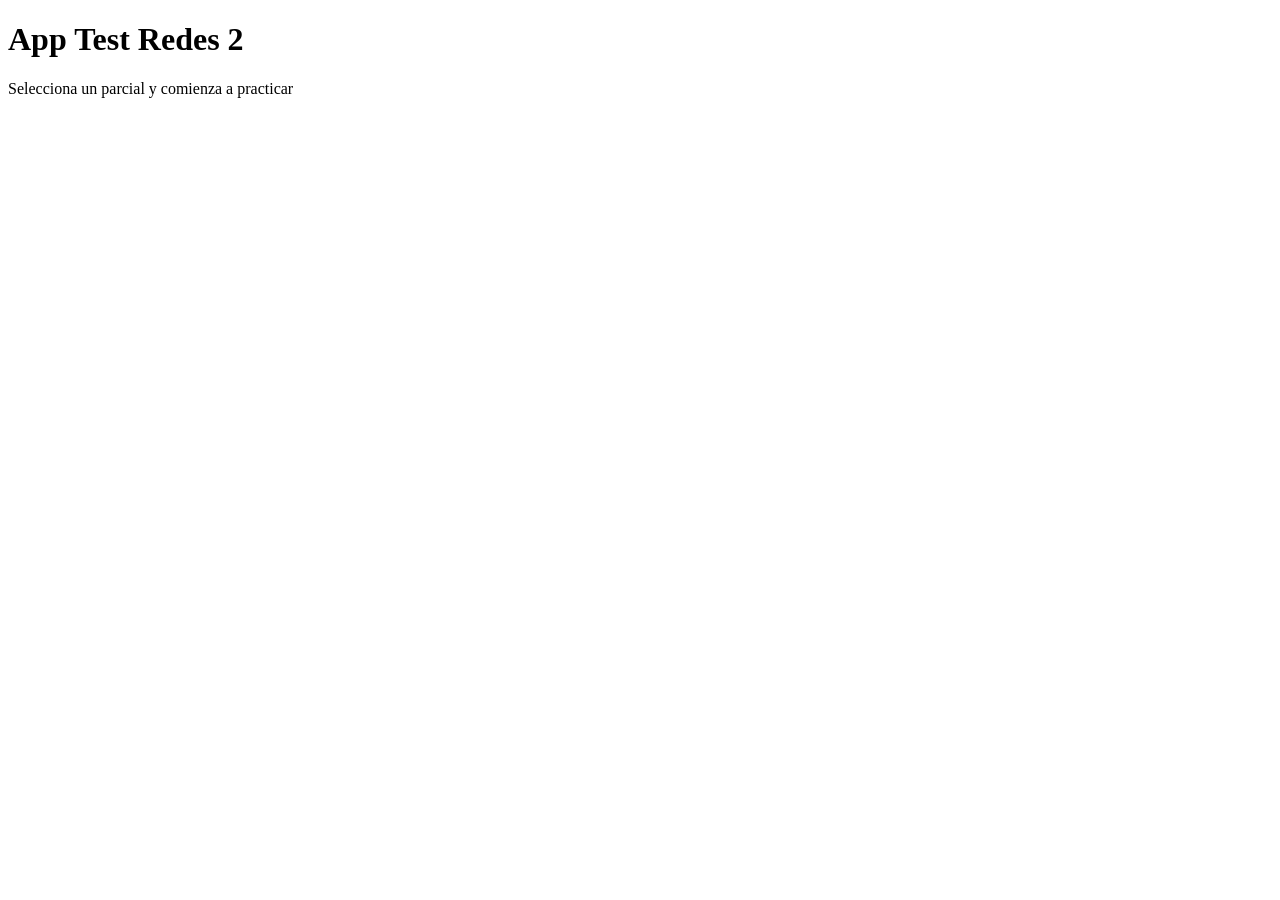
==== index.html @ 02fdd48a "Add files via upload" ====
<!DOCTYPE html>
<html lang="es">
<head>
  <meta charset="UTF-8">
  <title>App Test Redes 2</title>
  <link rel="stylesheet" href="styles.css">
</head>
<body>

  <main class="container">
    <header class="header">
      <h1>App Test Redes 2</h1>
      <p>Selecciona un parcial y comienza a practicar</p>
    </header>

    <section id="menu" class="menu"></section>
  </main>

  <script src="data/parcial1.js"></script>
  <script src="preguntas.js"></script>
  <script>
    const menu = document.getElementById("menu");

    bancoPreguntas.forEach((tema) => {
      const card = document.createElement("div");
      card.classList.add("tema-card");

      const title = document.createElement("h2");
      title.textContent = tema.tema;
      card.appendChild(title);

      tema.tests.forEach((test) => {
        const link = document.createElement("a");
        link.textContent = test.nombre;
        link.classList.add("test-link");
        link.href = `test.html?tema=${tema.id}&test=${test.id}`;
        card.appendChild(link);
      });

      menu.appendChild(card);
    });
  </script>

</body>
</html>
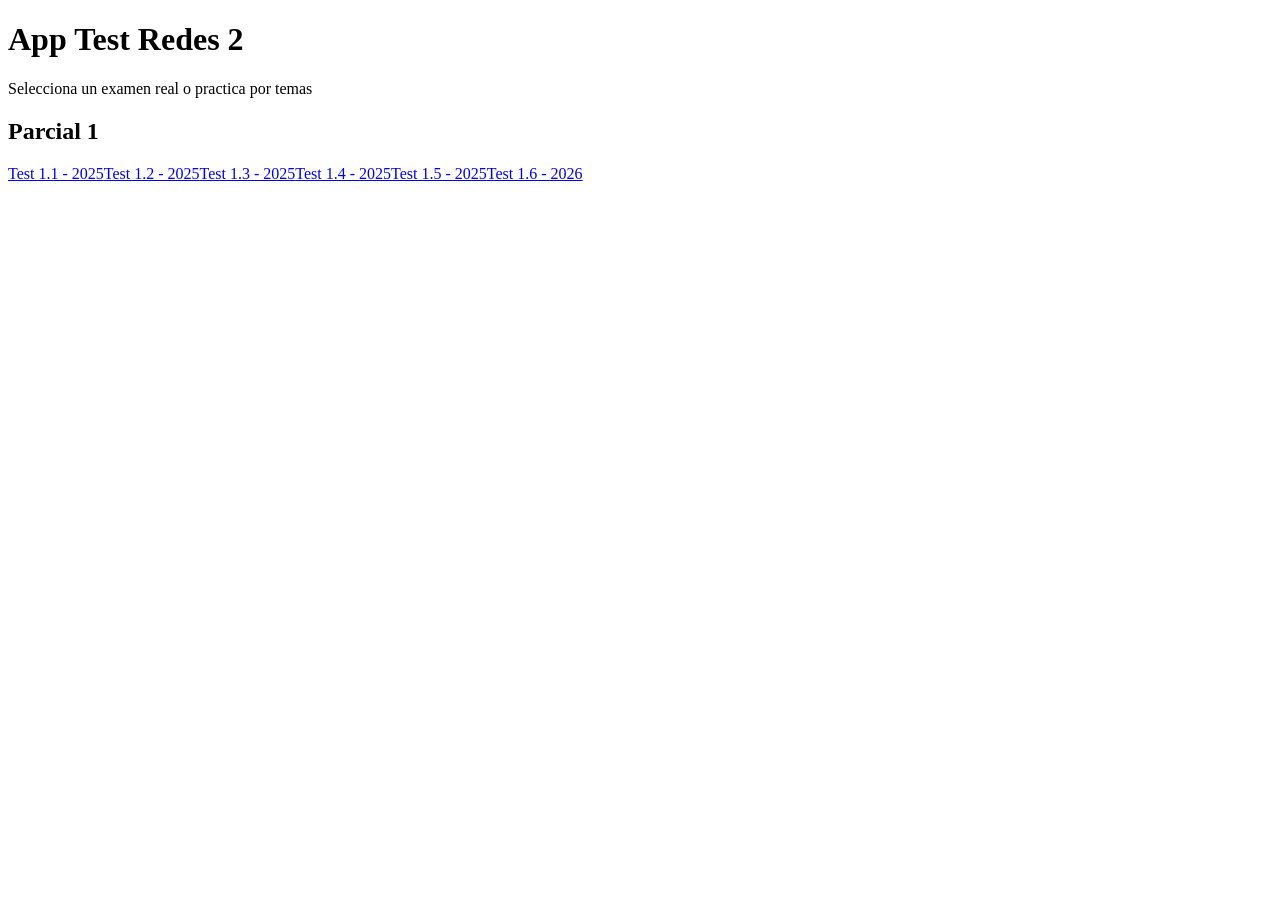
==== commit 67bc41f3: "Update index.html" ====
--- a/index.html
+++ b/index.html
@@ -10,13 +10,14 @@
   <main class="container">
     <header class="header">
       <h1>App Test Redes 2</h1>
-      <p>Selecciona un parcial y comienza a practicar</p>
+      <p>Selecciona un examen real o practica por temas</p>
     </header>
 
     <section id="menu" class="menu"></section>
   </main>
 
   <script src="data/parcial1.js"></script>
+  <script src="data/tema1.js"></script>
   <script src="preguntas.js"></script>
   <script>
     const menu = document.getElementById("menu");
@@ -42,4 +43,4 @@
   </script>
 
 </body>
-</html>+</html>
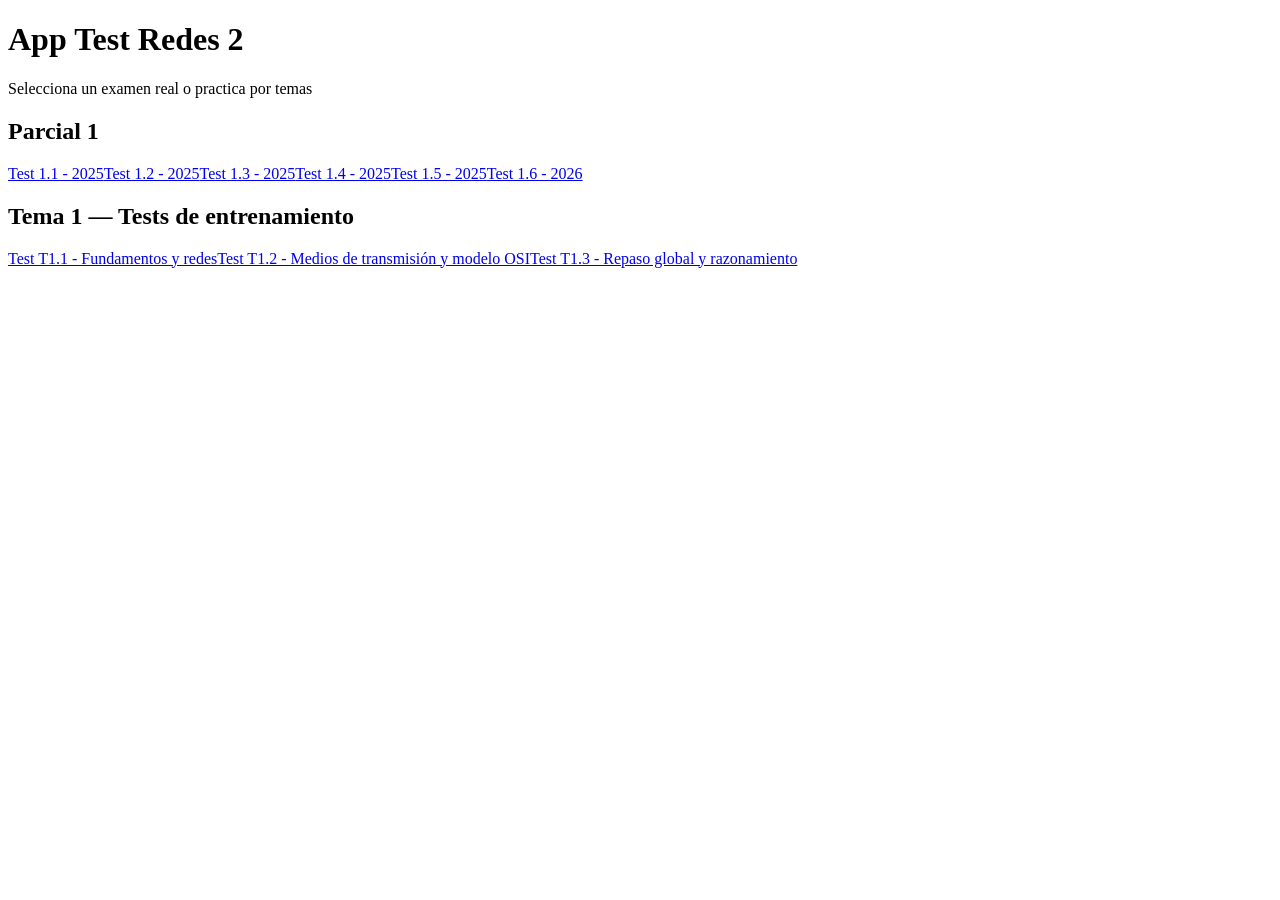
==== commit de2e3c46: "Update index.html" ====
--- a/index.html
+++ b/index.html
@@ -18,6 +18,7 @@
 
   <script src="data/parcial1.js"></script>
   <script src="data/tema1.js"></script>
+  <script src="data/tema2.js"></script>
   <script src="preguntas.js"></script>
   <script>
     const menu = document.getElementById("menu");
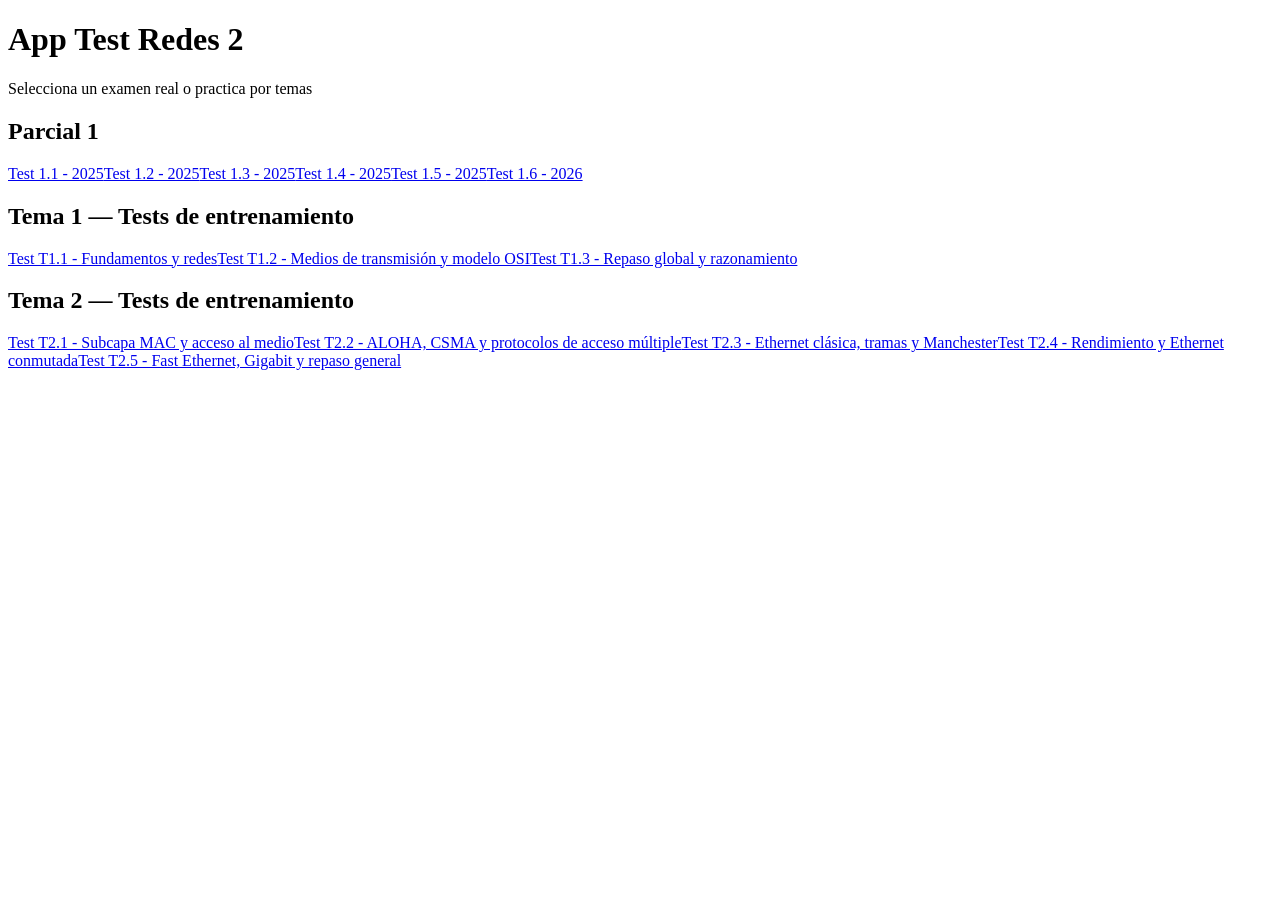
==== commit ac7c538b: "Update index.html" ====
--- a/index.html
+++ b/index.html
@@ -19,6 +19,7 @@
   <script src="data/parcial1.js"></script>
   <script src="data/tema1.js"></script>
   <script src="data/tema2.js"></script>
+  <script src="data/tema3.js"></script>
   <script src="preguntas.js"></script>
   <script>
     const menu = document.getElementById("menu");
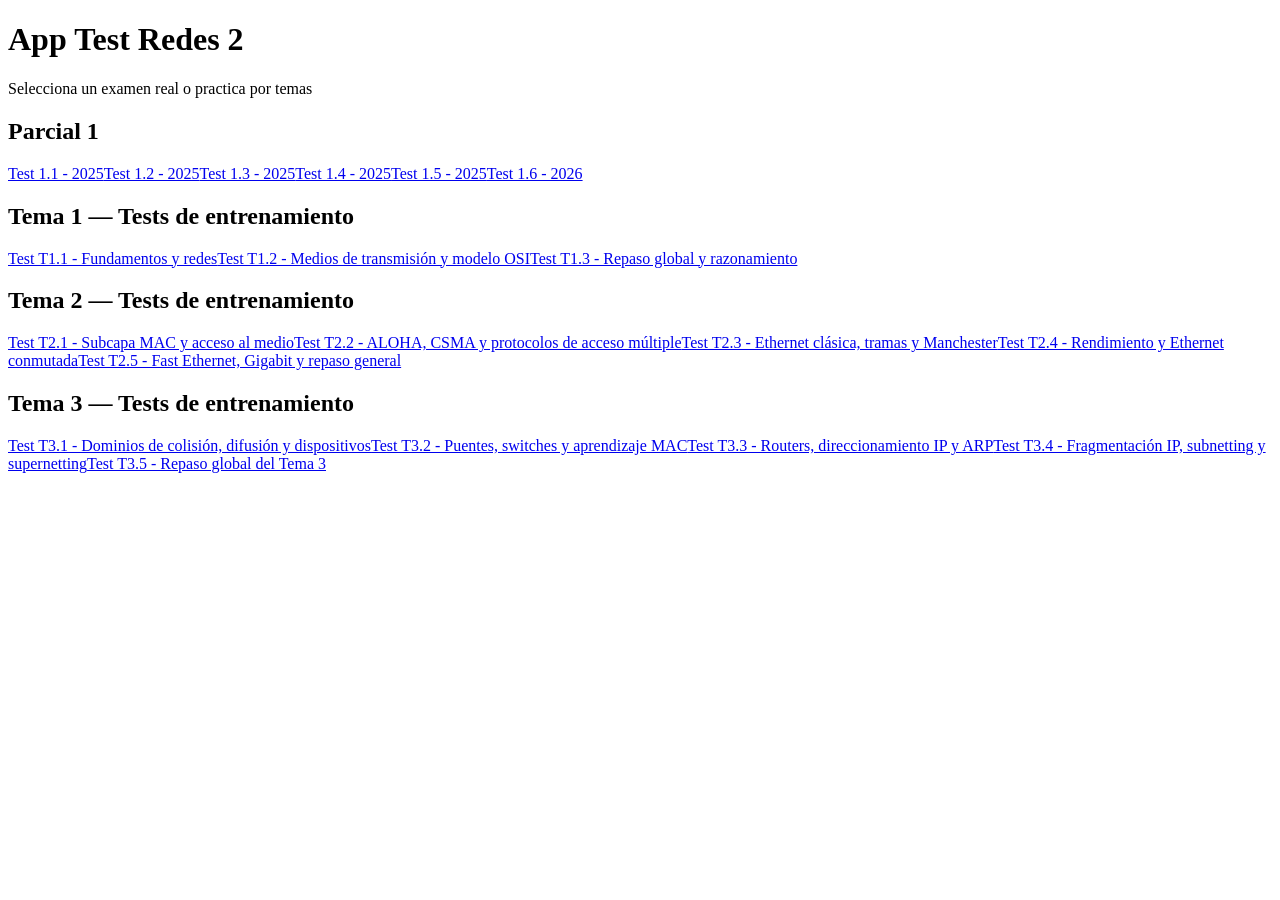
==== commit 9748c1c8: "Update index.html" ====
--- a/index.html
+++ b/index.html
@@ -20,6 +20,7 @@
   <script src="data/tema1.js"></script>
   <script src="data/tema2.js"></script>
   <script src="data/tema3.js"></script>
+  <script src="data/simulacro.js"></script>
   <script src="preguntas.js"></script>
   <script>
     const menu = document.getElementById("menu");
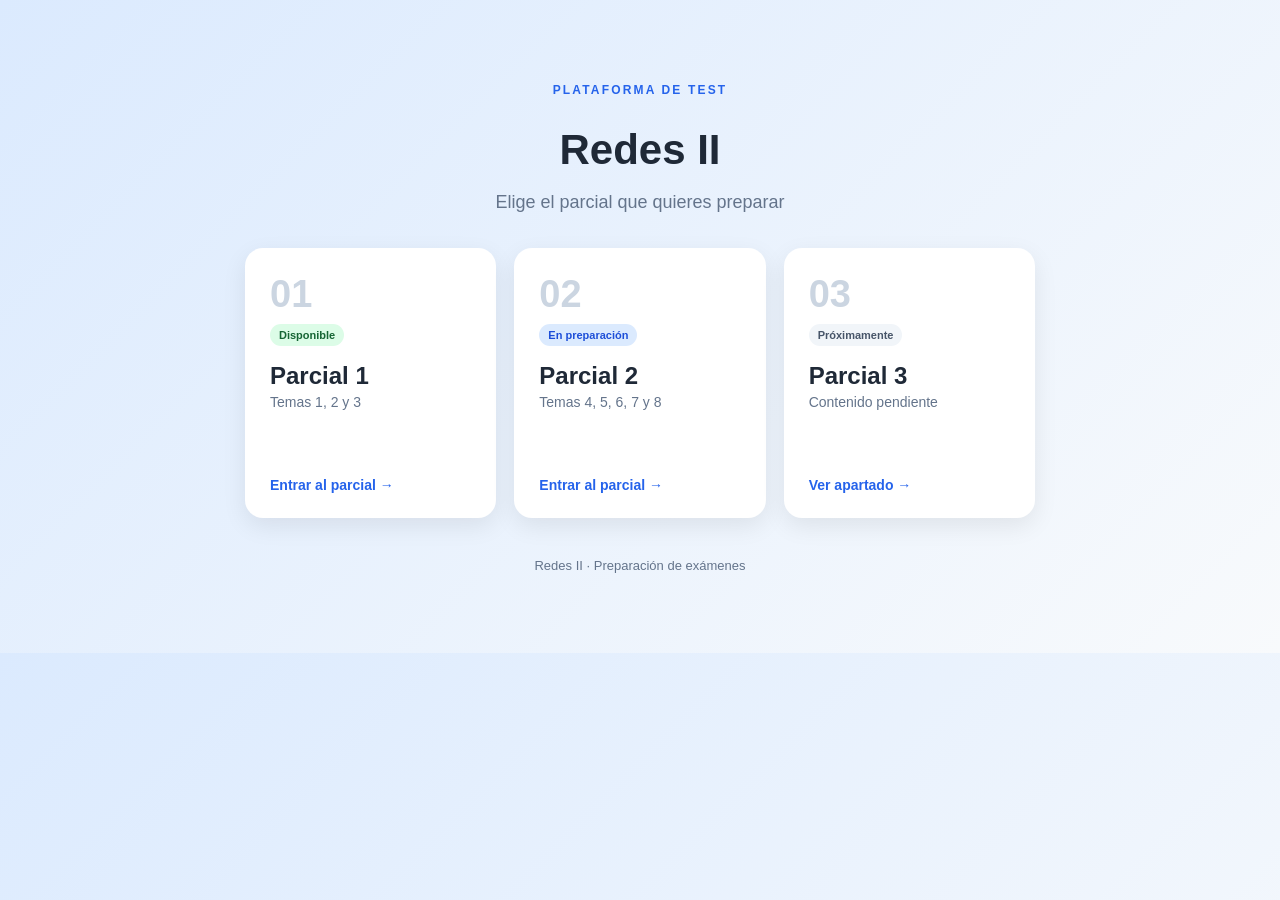
==== commit 88b3ecd0: "Version 2 - Menu de parciales y preparacion del parcial 2" ====
--- a/index.html
+++ b/index.html
@@ -1,49 +1,8 @@
 <!DOCTYPE html>
-<html lang="es">
-<head>
-  <meta charset="UTF-8">
-  <title>App Test Redes 2</title>
-  <link rel="stylesheet" href="styles.css">
-</head>
-<body>
-
-  <main class="container">
-    <header class="header">
-      <h1>App Test Redes 2</h1>
-      <p>Selecciona un examen real o practica por temas</p>
-    </header>
-
-    <section id="menu" class="menu"></section>
-  </main>
-
-  <script src="data/parcial1.js"></script>
-  <script src="data/tema1.js"></script>
-  <script src="data/tema2.js"></script>
-  <script src="data/tema3.js"></script>
-  <script src="data/simulacro.js"></script>
-  <script src="preguntas.js"></script>
-  <script>
-    const menu = document.getElementById("menu");
-
-    bancoPreguntas.forEach((tema) => {
-      const card = document.createElement("div");
-      card.classList.add("tema-card");
-
-      const title = document.createElement("h2");
-      title.textContent = tema.tema;
-      card.appendChild(title);
-
-      tema.tests.forEach((test) => {
-        const link = document.createElement("a");
-        link.textContent = test.nombre;
-        link.classList.add("test-link");
-        link.href = `test.html?tema=${tema.id}&test=${test.id}`;
-        card.appendChild(link);
-      });
-
-      menu.appendChild(card);
-    });
-  </script>
-
-</body>
-</html>
+<html lang="es"><head><meta charset="UTF-8"><meta name="viewport" content="width=device-width,initial-scale=1"><title>Redes II — Seleccionar parcial</title><link rel="stylesheet" href="styles.css"></head>
+<body><main class="container"><header class="header"><span class="eyebrow">PLATAFORMA DE TEST</span><h1>Redes II</h1><p>Elige el parcial que quieres preparar</p></header>
+<section class="partial-grid" aria-label="Parciales">
+<a class="partial-card" href="parcial.html?parcial=1"><span class="partial-number">01</span><span class="status ready">Disponible</span><h2>Parcial 1</h2><p>Temas 1, 2 y 3</p><span class="card-action">Entrar al parcial →</span></a>
+<a class="partial-card" href="parcial.html?parcial=2"><span class="partial-number">02</span><span class="status building">En preparación</span><h2>Parcial 2</h2><p>Temas 4, 5, 6, 7 y 8</p><span class="card-action">Entrar al parcial →</span></a>
+<a class="partial-card" href="parcial.html?parcial=3"><span class="partial-number">03</span><span class="status future">Próximamente</span><h2>Parcial 3</h2><p>Contenido pendiente</p><span class="card-action">Ver apartado →</span></a>
+</section><footer class="site-footer">Redes II · Preparación de exámenes</footer></main></body></html>
--- a/styles.css
+++ b/styles.css
@@ -0,0 +1,199 @@
+* {
+    box-sizing: border-box;
+  }
+  
+  body {
+    margin: 0;
+    font-family: Arial, sans-serif;
+    background: linear-gradient(135deg, #dbeafe, #f8fafc);
+    color: #1f2937;
+  }
+  
+  .container {
+    max-width: 850px;
+    margin: 50px auto;
+    padding: 30px;
+  }
+  
+  .header {
+    text-align: center;
+    margin-bottom: 35px;
+  }
+  
+  .header h1 {
+    font-size: 42px;
+    margin-bottom: 10px;
+  }
+  
+  .header p {
+    color: #64748b;
+    font-size: 18px;
+  }
+  
+  .menu {
+    display: grid;
+    gap: 25px;
+  }
+  
+  .tema-card {
+    background: white;
+    padding: 25px;
+    border-radius: 18px;
+    box-shadow: 0 8px 25px rgba(0,0,0,0.08);
+  }
+  
+  .tema-card h2 {
+    margin-top: 0;
+    color: #2563eb;
+  }
+  
+  .test-link {
+    display: block;
+    text-decoration: none;
+    text-align: center;
+    margin-top: 12px;
+    padding: 15px;
+    background: #2563eb;
+    color: white;
+    border-radius: 12px;
+    font-weight: bold;
+  }
+  
+  .test-link:hover {
+    background: #1d4ed8;
+  }
+  
+  #quiz,
+  .result-card {
+    background: white;
+    padding: 30px;
+    border-radius: 18px;
+    box-shadow: 0 8px 25px rgba(0,0,0,0.08);
+  }
+  
+  #testTitle {
+    color: #2563eb;
+  }
+  
+  #progress {
+    color: #64748b;
+    font-weight: bold;
+  }
+  
+  .answers {
+    display: flex;
+    flex-direction: column;
+    gap: 14px;
+    margin-top: 25px;
+  }
+  
+  .answer-btn {
+    padding: 16px;
+    border: 2px solid #d1d5db;
+    border-radius: 12px;
+    background: white;
+    cursor: pointer;
+    font-size: 16px;
+    text-align: left;
+  }
+  
+  .answer-btn:hover {
+    background: #eff6ff;
+    border-color: #2563eb;
+  }
+  
+  .correct {
+    background: #dcfce7;
+    border-color: #22c55e;
+  }
+  
+  .incorrect {
+    background: #fee2e2;
+    border-color: #ef4444;
+  }
+  
+  .next-btn {
+    width: 100%;
+    margin-top: 25px;
+    padding: 15px;
+    border: none;
+    background: #111827;
+    color: white;
+    border-radius: 12px;
+    font-size: 16px;
+    cursor: pointer;
+  }
+  
+  .next-btn:hover {
+    background: #374151;
+  }
+  
+  .back-link {
+    display: inline-block;
+    margin-bottom: 20px;
+    color: #2563eb;
+    text-decoration: none;
+    font-weight: bold;
+  }
+  
+  .hidden {
+    display: none;
+  }
+
+  .selected {
+    background: #dbeafe;
+    border-color: #2563eb;
+    font-weight: bold;
+  }
+  
+  .review-container {
+    margin-top: 30px;
+  }
+  
+  .review-question {
+    background: #f8fafc;
+    padding: 20px;
+    border-radius: 14px;
+    margin-bottom: 20px;
+    border: 1px solid #e5e7eb;
+  }
+  
+  .review-question h3 {
+    margin-top: 0;
+    font-size: 18px;
+  }
+  
+  .review-answer {
+    padding: 12px;
+    border-radius: 10px;
+    margin-top: 8px;
+    border: 1px solid #d1d5db;
+    background: white;
+  }
+  
+  .review-answer.correct {
+    background: #dcfce7;
+    border-color: #22c55e;
+  }
+  
+  .review-answer.incorrect {
+    background: #fee2e2;
+    border-color: #ef4444;
+  }
+/* Navegación v2: estilos añadidos sin alterar el motor de test */
+.eyebrow {font-size:12px;letter-spacing:.18em;font-weight:800;color:#2563eb}
+.partial-grid {display:grid;grid-template-columns:repeat(3,minmax(0,1fr));gap:18px}
+.partial-card {display:flex;flex-direction:column;align-items:flex-start;min-height:270px;padding:25px;border-radius:18px;background:#fff;text-decoration:none;color:#1f2937;box-shadow:0 8px 25px rgba(0,0,0,.08);transition:transform .15s,box-shadow .15s}
+.partial-card:hover {transform:translateY(-4px);box-shadow:0 12px 28px rgba(0,0,0,.12)}
+.partial-number {font-size:38px;font-weight:800;color:#cbd5e1}
+.partial-card h2 {font-size:24px;margin:16px 0 4px}
+.partial-card p {font-size:14px;color:#64748b;margin:0}
+.status {font-size:11px;border-radius:99px;padding:5px 9px;font-weight:700;margin-top:8px}
+.status.ready {background:#dcfce7;color:#166534}
+.status.building {background:#dbeafe;color:#1d4ed8}
+.status.future {background:#f1f5f9;color:#475569}
+.card-action {margin-top:auto;padding-top:24px;font-size:14px;font-weight:700;color:#2563eb}
+.empty-state {text-align:center;color:#64748b}
+.empty-state h2 {color:#1f2937}
+.site-footer {text-align:center;margin-top:40px;color:#64748b;font-size:13px}
+@media(max-width:720px){.container{margin:15px auto;padding:18px}.header h1{font-size:34px}.partial-grid{grid-template-columns:1fr}.partial-card{min-height:185px}.partial-card h2{margin-top:8px}.tema-card,#quiz,.result-card{padding:20px}}
